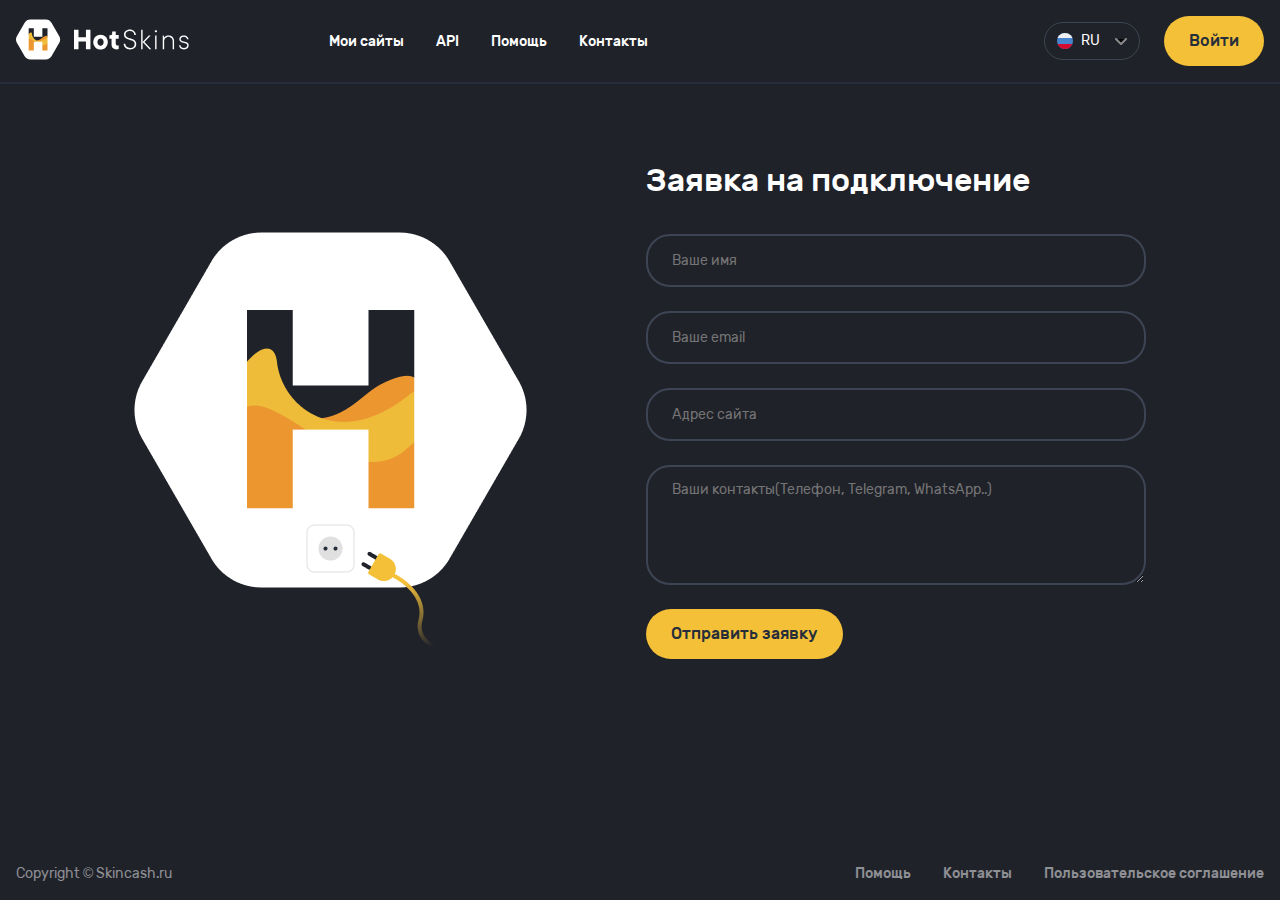
==== connection.html @ 3c1d6c54 "feat: add connection.html file" ====
<!DOCTYPE html>
<html lang="ru">
<head>
  <meta charset="UTF-8">
  <meta http-equiv="X-UA-Compatible" content="IE=edge">
  <meta name="viewport" content="width=device-width, initial-scale=1.0">
  <title>HotSkins</title>
  <link rel="apple-touch-icon" sizes="180x180" href="assets/img/favicon/apple-touch-icon.png">
  <link rel="icon" type="image/png" sizes="192x192" href="assets/img/favicon/android-chrome-192x192.png">
  <link rel="icon" type="image/png" sizes="32x32" href="assets/img/favicon/favicon-32x32.png">
  <link rel="icon" type="image/png" sizes="16x16" href="assets/img/favicon/favicon-16x16.png">
  <link rel="manifest" href="assets/img/favicon/site.webmanifest">
  <link rel="stylesheet" href="css/main.css">
</head>
<body>
  
  <header class="section-header section-outer">
    <div class="section-inner vertical-indent--s">
      <a href="index.html" class="header__logo logo">
        <svg width="173" height="41" viewBox="0 0 173 41" fill="none">
          <path d="M31.5698 18.3496C30.7845 22.9695 35.3307 32.6774 30.0346 34.5203C24.7385 36.3631 22.3904 39.5179 20.8479 32.9448C20.1276 29.8752 19.8058 24.1349 20.8479 21.4891C24.0116 21.1984 25.7383 18.7145 27.6445 17.7064C32.0349 15.3845 32.3256 17.7064 31.5698 18.3496Z" fill="#EC9630"/>
          <path d="M16.0466 15.1519C15.4652 9.91935 7.38377 19.2798 11.1047 25.7333L11.4535 33.931L31.8024 35.5007L31.8589 35.2715C34.4869 24.6132 37.1198 13.9345 30.814 18.931C22.8752 25.2214 16.6116 20.2369 16.0466 15.1519Z" fill="#EFBC3A"/>
          <path d="M32.9651 25.7811C31.7182 20.3792 31.3235 28.7651 23.6628 25.6884C15.5814 20.4426 11.2754 16.1038 10.4965 25.7811C10.4965 33.2333 14.4768 37.0922 23.0196 37.0922C37.093 35.0356 33.721 31.5472 32.9651 25.7811Z" fill="#EC9630"/>
          <path fill-rule="evenodd" clip-rule="evenodd" d="M14.2751 0.558838C11.961 0.558838 9.8227 1.79338 8.66566 3.79743L0.867778 17.3038C-0.28926 19.3078 -0.289259 21.7769 0.867779 23.7809L8.66566 37.2873C9.8227 39.2913 11.961 40.5259 14.2751 40.5259H29.8708C32.1849 40.5259 34.3232 39.2913 35.4803 37.2873L43.2781 23.7809C44.4352 21.7769 44.4352 19.3078 43.2781 17.3038L35.4803 3.79743C34.3232 1.79338 32.1849 0.558838 29.8708 0.558838H14.2751ZM31.5116 31.6053V9.27974H26.3581V17.7847H17.828V9.27974H12.6744V31.6053H17.828V22.746H26.3581V31.6053H31.5116Z" fill="white"/>
          <path d="M74.4401 10.7067V30.2486H69.9423V22.4939H62.4978V30.2486H58V10.7067H62.4978V18.1512H69.9423V10.7067H74.4401Z" fill="white"/>
          <path d="M77.2439 23.1143C77.2439 22.0596 77.43 21.0877 77.8023 20.1985C78.1952 19.2886 78.7225 18.5028 79.3842 17.841C80.046 17.1586 80.8111 16.6313 81.6796 16.2591C82.5688 15.8662 83.5201 15.6697 84.5334 15.6697C85.5467 15.6697 86.4876 15.8662 87.3561 16.2591C88.2453 16.6313 89.0208 17.1586 89.6825 17.841C90.3443 18.5028 90.8613 19.2886 91.2335 20.1985C91.6264 21.0877 91.8228 22.0596 91.8228 23.1143C91.8228 24.1689 91.6264 25.1512 91.2335 26.0611C90.8613 26.9503 90.3443 27.7361 89.6825 28.4185C89.0208 29.0803 88.2453 29.6076 87.3561 30.0005C86.4876 30.3727 85.5467 30.5588 84.5334 30.5588C83.5201 30.5588 82.5688 30.3727 81.6796 30.0005C80.8111 29.6076 80.046 29.0803 79.3842 28.4185C78.7225 27.7361 78.1952 26.9503 77.8023 26.0611C77.43 25.1512 77.2439 24.1689 77.2439 23.1143ZM87.6353 23.1143C87.6353 22.0183 87.3354 21.1497 86.7357 20.5087C86.136 19.8676 85.4019 19.5471 84.5334 19.5471C83.6648 19.5471 82.9307 19.8676 82.331 20.5087C81.7313 21.1497 81.4315 22.0183 81.4315 23.1143C81.4315 24.2103 81.7313 25.0788 82.331 25.7199C82.9307 26.3609 83.6648 26.6815 84.5334 26.6815C85.4019 26.6815 86.136 26.3609 86.7357 25.7199C87.3354 25.0788 87.6353 24.2103 87.6353 23.1143Z" fill="white"/>
          <path d="M95.5536 19.8573H93.3823V16.2901H94.4679C95.6053 16.2901 96.174 15.7214 96.174 14.584V12.5678H99.7412V15.9799H102.688V19.8573H99.7412V24.5101C99.7412 25.1305 99.917 25.6268 100.269 25.999C100.62 26.3506 101.065 26.5264 101.602 26.5264C101.768 26.5264 101.913 26.5264 102.037 26.5264C102.161 26.5057 102.274 26.485 102.378 26.4643C102.481 26.4436 102.585 26.4126 102.688 26.3713V30.0936C102.523 30.1556 102.336 30.2073 102.13 30.2486C101.716 30.352 101.23 30.4037 100.672 30.4037C99.0381 30.4037 97.7766 29.9591 96.8874 29.0699C95.9982 28.16 95.5536 26.8469 95.5536 25.1305V19.8573Z" fill="white"/>
          <path d="M107.974 15.5116C107.974 14.8452 108.11 14.2141 108.383 13.6183C108.666 13.0226 109.07 12.4975 109.595 12.0431C110.12 11.5888 110.756 11.2303 111.503 10.9678C112.25 10.6952 113.088 10.5588 114.017 10.5588C114.825 10.5588 115.577 10.7052 116.274 10.9981C116.981 11.2808 117.597 11.6695 118.122 12.1643C118.657 12.6591 119.076 13.2346 119.379 13.891C119.692 14.5372 119.869 15.2339 119.909 15.9811H118.364C118.283 14.8199 117.849 13.8607 117.062 13.1034C116.274 12.336 115.259 11.9523 114.017 11.9523C113.31 11.9523 112.679 12.0532 112.124 12.2552C111.569 12.447 111.099 12.7096 110.715 13.0428C110.332 13.3659 110.034 13.7445 109.822 14.1787C109.62 14.6129 109.519 15.0572 109.519 15.5116C109.519 16.4001 109.781 17.0918 110.306 17.5866C110.831 18.0713 111.493 18.4701 112.291 18.7831C113.088 19.086 113.947 19.3587 114.865 19.601C115.784 19.8332 116.643 20.1564 117.44 20.5703C118.238 20.9843 118.899 21.5296 119.424 22.2061C119.959 22.8725 120.227 23.7964 120.227 24.9778C120.227 25.7654 120.086 26.4924 119.803 27.1589C119.52 27.8152 119.111 28.3806 118.576 28.8552C118.041 29.3298 117.39 29.7084 116.622 29.9912C115.855 30.2638 114.987 30.4001 114.017 30.4001C113.048 30.4001 112.179 30.2638 111.412 29.9912C110.645 29.7084 109.988 29.3197 109.443 28.8249C108.898 28.3302 108.474 27.7395 108.171 27.0528C107.868 26.3662 107.696 25.6241 107.656 24.8264H109.216C109.377 26.0683 109.867 27.0781 110.685 27.8556C111.503 28.623 112.614 29.0067 114.017 29.0067C115.502 29.0067 116.648 28.6331 117.455 27.8859C118.263 27.1286 118.667 26.1592 118.667 24.9778C118.667 24.0489 118.404 23.3219 117.879 22.7968C117.354 22.2617 116.693 21.8325 115.895 21.5094C115.098 21.1762 114.239 20.8935 113.32 20.6612C112.402 20.4189 111.543 20.1008 110.746 19.707C109.948 19.3132 109.287 18.7983 108.762 18.1621C108.236 17.5159 107.974 16.6324 107.974 15.5116Z" fill="white"/>
          <path d="M135.273 30.2486H133.41L126.594 23.1149V30.2486H125.186V10.7103H126.594V23.1149L132.789 16.6021H134.652L128.442 23.1149L135.273 30.2486Z" fill="white"/>
          <path d="M140.535 30.2486H139.141V16.6021H140.535V30.2486ZM138.823 12.2552C138.823 11.9422 138.924 11.6847 139.126 11.4827C139.338 11.2707 139.601 11.1647 139.914 11.1647C140.227 11.1647 140.484 11.2707 140.686 11.4827C140.888 11.6847 140.989 11.9422 140.989 12.2552C140.989 12.5682 140.888 12.8307 140.686 13.0428C140.484 13.2447 140.227 13.3457 139.914 13.3457C139.601 13.3457 139.338 13.2447 139.126 13.0428C138.924 12.8307 138.823 12.5682 138.823 12.2552Z" fill="white"/>
          <path d="M152.627 16.4506C153.395 16.4506 154.112 16.592 154.778 16.8747C155.455 17.1474 156.03 17.5361 156.505 18.041C156.989 18.5458 157.368 19.1517 157.641 19.8585C157.923 20.5653 158.065 21.3428 158.065 22.191V30.2486H156.671V22.191C156.671 21.575 156.56 21.0045 156.338 20.4795C156.126 19.9443 155.828 19.4798 155.445 19.086C155.061 18.6922 154.617 18.3893 154.112 18.1773C153.607 17.9551 153.062 17.8441 152.476 17.8441C151.86 17.8441 151.284 17.9551 150.749 18.1773C150.224 18.3893 149.765 18.6922 149.371 19.086C148.987 19.4798 148.684 19.9393 148.462 20.4643C148.25 20.9894 148.144 21.5649 148.144 22.191V30.2486H146.736V16.6021H147.675L148.144 18.6165H148.296C148.548 18.2227 148.876 17.8592 149.28 17.526C149.634 17.2534 150.083 17.006 150.628 16.7838C151.173 16.5617 151.84 16.4506 152.627 16.4506Z" fill="white"/>
          <path d="M172.641 26.3713C172.641 26.9064 172.525 27.4214 172.293 27.9162C172.071 28.4008 171.758 28.83 171.354 29.2036C170.95 29.5671 170.46 29.8599 169.885 30.082C169.319 30.2941 168.688 30.4001 167.992 30.4001C167.244 30.4001 166.573 30.2941 165.977 30.082C165.391 29.8599 164.887 29.557 164.462 29.1733C164.038 28.7896 163.7 28.3453 163.448 27.8404C163.205 27.3356 163.064 26.7954 163.024 26.2198H164.417C164.579 27.0882 164.937 27.7698 165.492 28.2645C166.058 28.7593 166.891 29.0067 167.992 29.0067C169.001 29.0067 169.794 28.7441 170.369 28.2191C170.955 27.694 171.248 27.0781 171.248 26.3713C171.248 25.7553 171.051 25.2808 170.657 24.9475C170.263 24.6143 169.774 24.3619 169.188 24.1902C168.612 24.0085 167.976 23.852 167.28 23.7207C166.593 23.5895 165.957 23.3976 165.371 23.1452C164.796 22.8927 164.311 22.5393 163.917 22.0849C163.534 21.6306 163.342 20.9894 163.342 20.1614C163.342 19.6666 163.443 19.1921 163.645 18.7377C163.857 18.2833 164.149 17.8895 164.523 17.5563C164.907 17.213 165.376 16.9454 165.932 16.7536C166.497 16.5516 167.133 16.4506 167.84 16.4506C168.506 16.4506 169.112 16.5617 169.658 16.7838C170.203 16.9959 170.682 17.2786 171.096 17.632C171.51 17.9753 171.834 18.3843 172.066 18.8588C172.308 19.3334 172.449 19.8231 172.49 20.328H171.096C170.935 19.6212 170.581 19.0305 170.036 18.5559C169.501 18.0814 168.769 17.8441 167.84 17.8441C166.83 17.8441 166.058 18.0763 165.523 18.5408C164.998 19.0053 164.735 19.5455 164.735 20.1614C164.735 20.7571 164.932 21.2065 165.326 21.5094C165.72 21.8123 166.204 22.0496 166.78 22.2213C167.355 22.3828 167.992 22.5343 168.688 22.6756C169.385 22.8069 170.021 23.0038 170.597 23.2663C171.172 23.5188 171.657 23.8823 172.051 24.3568C172.444 24.8314 172.641 25.5029 172.641 26.3713Z" fill="white"/>
        </svg>
      </a>

      <nav class="header__nav nav">
        <ul class="nav__list">
          <li class="nav__item">
            <a href="##" class="nav__link">Мои сайты</a>
          </li>
          <li class="nav__item">
            <a href="##" class="nav__link">API</a>
          </li>
          <li class="nav__item">
            <a href="##" class="nav__link">Помощь</a>
          </li>
          <li class="nav__item">
            <a href="##" class="nav__link">Контакты</a>
          </li>
        </ul>
      </nav>

      <div class="header__right">
        <div class="lang-picker header__lang-picker">
          <button class="lang-picker__btn lang-picker__btn--choosed">
            <img class="lang-picker__img" src="assets/svg/flags/russia_rounded.svg" alt="Флаг России">
            <span class="lang-picker__text">RU</span>
            <svg width="12" height="12" viewBox="0 0 12 12">
              <path d="M1 4L6 9L11 4" stroke="white" stroke-width="2" stroke-linecap="round" stroke-linejoin="round"/>
            </svg>
          </button>
          <ul class="lang-picker__list visually-hidden">
            <li class="lang-picker__item">
              <button tabindex="-1" class="lang-picker__lang">
                <img class="lang-picker__img" src="assets/svg/flags/kazakhstan_rounded.svg" alt="Флаг Казахстана">
                <span class="lang-picker__text">KZ</span>
              </button>
            </li>
            <li class="lang-picker__item">
              <button tabindex="-1" class="lang-picker__lang">
                <img class="lang-picker__img" src="assets/svg/flags/en_rounded.svg" alt="Флаг Америки">
                <span class="lang-picker__text">EN</span>
              </button>
            </li>
            <li class="lang-picker__item">
              <button tabindex="-1" class="lang-picker__lang">
                <img class="lang-picker__img" src="assets/svg/flags/belarus_rounded.svg" alt="Флаг Беларуси">
                <span class="lang-picker__text">BY</span>
              </button>
            </li>
            <li class="lang-picker__item">
              <button tabindex="-1" class="lang-picker__lang">
                <img class="lang-picker__img" src="assets/svg/flags/kyrgyzstan_rounded.svg" alt="Флаг Кыргызстана">
                <span class="lang-picker__text">KG</span>
              </button>
            </li>
          </ul>
        </div>

        <button class="header__btn btn btn--primary">
          Войти
        </button>
      </div>
    </div>
  </header>

  <main class="section-main">
    <section class="section-connection section-outer">
      <div class="section-inner vertical-indent--l">
        <div class="connection__img">
          <img src="assets/img/connection.png" alt="Логотип HotSkins">
        </div>
        <div class="connection__content">
          <h2 class="connection__title">Заявка на подключение</h2>
          <form action="" class="connection__form form">
            <input class="form__input" placeholder="Ваше имя" type="text" name="name">
            <input class="form__input" placeholder="Ваше email" type="email" name="email">
            <input class="form__input" placeholder="Адрес сайта" type="text" name="address">
            <textarea class="form__input" placeholder="Ваши контакты(Телефон, Telegram, WhatsApp..)" cols="30" rows="6" name="contacts"></textarea>
            <button type="submit" class="connection__btn form__btn btn btn--primary">Отправить заявку</button>
          </form>
        </div>
      </div>
    </section>
  </main>

  <footer class="section-footer section-outer">
    <div class="section-inner vertical-indent--s">
      <div class="footer__copy">Copyright © Skincash.ru</div>
      <nav class="footer__nav nav">
        <ul class="nav__list">
          <li class="nav__item">
            <a href="##" class="nav__link">Помощь</a>
          </li>
          <li class="nav__item">
            <a href="##" class="nav__link">Контакты</a>
          </li>
          <li class="nav__item">
            <a href="##" class="nav__link">Пользовательское соглашение</a>
          </li>
        </ul>
      </nav>
    </div>
  </footer>

  <script src="js/script.js"></script>
</body>
</html>
---- css/main.css ----
/*! normalize.css v8.0.1 | MIT License | github.com/necolas/normalize.css */
/* Document
   ========================================================================== */
/**
 * 1. Correct the line height in all browsers.
 * 2. Prevent adjustments of font size after orientation changes in iOS.
 */
html {
  line-height: 1.15; /* 1 */
  -webkit-text-size-adjust: 100%; /* 2 */
}

/* Sections
   ========================================================================== */
/**
 * Remove the margin in all browsers.
 */
body {
  margin: 0;
}

/**
 * Render the `main` element consistently in IE.
 */
main {
  display: block;
}

/**
 * Correct the font size and margin on `h1` elements within `section` and
 * `article` contexts in Chrome, Firefox, and Safari.
 */
h1 {
  font-size: 2em;
  margin: 0.67em 0;
}

/* Grouping content
   ========================================================================== */
/**
 * 1. Add the correct box sizing in Firefox.
 * 2. Show the overflow in Edge and IE.
 */
hr {
  box-sizing: content-box; /* 1 */
  height: 0; /* 1 */
  overflow: visible; /* 2 */
}

/**
 * 1. Correct the inheritance and scaling of font size in all browsers.
 * 2. Correct the odd `em` font sizing in all browsers.
 */
pre {
  font-family: monospace, monospace; /* 1 */
  font-size: 1em; /* 2 */
}

/* Text-level semantics
   ========================================================================== */
/**
 * Remove the gray background on active links in IE 10.
 */
a {
  background-color: transparent;
}

/**
 * 1. Remove the bottom border in Chrome 57-
 * 2. Add the correct text decoration in Chrome, Edge, IE, Opera, and Safari.
 */
abbr[title] {
  border-bottom: none; /* 1 */
  text-decoration: underline; /* 2 */
  -webkit-text-decoration: underline dotted;
          text-decoration: underline dotted; /* 2 */
}

/**
 * Add the correct font weight in Chrome, Edge, and Safari.
 */
b,
strong {
  font-weight: bolder;
}

/**
 * 1. Correct the inheritance and scaling of font size in all browsers.
 * 2. Correct the odd `em` font sizing in all browsers.
 */
code,
kbd,
samp {
  font-family: monospace, monospace; /* 1 */
  font-size: 1em; /* 2 */
}

/**
 * Add the correct font size in all browsers.
 */
small {
  font-size: 80%;
}

/**
 * Prevent `sub` and `sup` elements from affecting the line height in
 * all browsers.
 */
sub,
sup {
  font-size: 75%;
  line-height: 0;
  position: relative;
  vertical-align: baseline;
}

sub {
  bottom: -0.25em;
}

sup {
  top: -0.5em;
}

/* Embedded content
   ========================================================================== */
/**
 * Remove the border on images inside links in IE 10.
 */
img {
  border-style: none;
}

/* Forms
   ========================================================================== */
/**
 * 1. Change the font styles in all browsers.
 * 2. Remove the margin in Firefox and Safari.
 */
button,
input,
optgroup,
select,
textarea {
  font-family: inherit; /* 1 */
  font-size: 100%; /* 1 */
  line-height: 1.15; /* 1 */
  margin: 0; /* 2 */
}

/**
 * Show the overflow in IE.
 * 1. Show the overflow in Edge.
 */
button,
input { /* 1 */
  overflow: visible;
}

/**
 * Remove the inheritance of text transform in Edge, Firefox, and IE.
 * 1. Remove the inheritance of text transform in Firefox.
 */
button,
select { /* 1 */
  text-transform: none;
}

/**
 * Correct the inability to style clickable types in iOS and Safari.
 */
button,
[type=button],
[type=reset],
[type=submit] {
  -webkit-appearance: button;
}

/**
 * Remove the inner border and padding in Firefox.
 */
button::-moz-focus-inner,
[type=button]::-moz-focus-inner,
[type=reset]::-moz-focus-inner,
[type=submit]::-moz-focus-inner {
  border-style: none;
  padding: 0;
}

/**
 * Restore the focus styles unset by the previous rule.
 */
button:-moz-focusring,
[type=button]:-moz-focusring,
[type=reset]:-moz-focusring,
[type=submit]:-moz-focusring {
  outline: 1px dotted ButtonText;
}

/**
 * Correct the padding in Firefox.
 */
fieldset {
  padding: 0.35em 0.75em 0.625em;
}

/**
 * 1. Correct the text wrapping in Edge and IE.
 * 2. Correct the color inheritance from `fieldset` elements in IE.
 * 3. Remove the padding so developers are not caught out when they zero out
 *    `fieldset` elements in all browsers.
 */
legend {
  box-sizing: border-box; /* 1 */
  color: inherit; /* 2 */
  display: table; /* 1 */
  max-width: 100%; /* 1 */
  padding: 0; /* 3 */
  white-space: normal; /* 1 */
}

/**
 * Add the correct vertical alignment in Chrome, Firefox, and Opera.
 */
progress {
  vertical-align: baseline;
}

/**
 * Remove the default vertical scrollbar in IE 10+.
 */
textarea {
  overflow: auto;
}

/**
 * 1. Add the correct box sizing in IE 10.
 * 2. Remove the padding in IE 10.
 */
[type=checkbox],
[type=radio] {
  box-sizing: border-box; /* 1 */
  padding: 0; /* 2 */
}

/**
 * Correct the cursor style of increment and decrement buttons in Chrome.
 */
[type=number]::-webkit-inner-spin-button,
[type=number]::-webkit-outer-spin-button {
  height: auto;
}

/**
 * 1. Correct the odd appearance in Chrome and Safari.
 * 2. Correct the outline style in Safari.
 */
[type=search] {
  -webkit-appearance: textfield; /* 1 */
  outline-offset: -2px; /* 2 */
}

/**
 * Remove the inner padding in Chrome and Safari on macOS.
 */
[type=search]::-webkit-search-decoration {
  -webkit-appearance: none;
}

/**
 * 1. Correct the inability to style clickable types in iOS and Safari.
 * 2. Change font properties to `inherit` in Safari.
 */
::-webkit-file-upload-button {
  -webkit-appearance: button; /* 1 */
  font: inherit; /* 2 */
}

/* Interactive
   ========================================================================== */
/*
 * Add the correct display in Edge, IE 10+, and Firefox.
 */
details {
  display: block;
}

/*
 * Add the correct display in all browsers.
 */
summary {
  display: list-item;
}

/* Misc
   ========================================================================== */
/**
 * Add the correct display in IE 10+.
 */
template {
  display: none;
}

/**
 * Add the correct display in IE 10.
 */
[hidden] {
  display: none;
}

html, body, div, span, applet, object, iframe,
h1, h2, h3, h4, h5, h6, p, blockquote, pre,
a, abbr, acronym, address, big, cite, code,
del, dfn, em, img, ins, kbd, q, s, samp,
small, strike, strong, sub, sup, tt, var,
b, u, i, center,
dl, dt, dd, ol, ul, li,
fieldset, form, label, legend,
table, caption, tbody, tfoot, thead, tr, th, td,
article, aside, canvas, details, embed,
figure, figcaption, footer, header, hgroup,
menu, nav, output, ruby, section, summary,
time, mark, audio, video {
  margin: 0;
  padding: 0;
  border: 0;
  font-size: 100%;
  font: inherit;
  vertical-align: baseline;
}

html {
  box-sizing: border-box;
}

*,
*::before,
*::after {
  box-sizing: inherit;
}

html,
body {
  position: relative;
  height: 100%;
}

body {
  display: flex;
  flex-direction: column;
  height: 100%;
  scroll-behavior: smooth;
  line-height: 1;
}

article, aside, details, figcaption, figure,
footer, header, hgroup, menu, nav, section {
  display: block;
}

ol, ul {
  list-style: none;
}

blockquote, q {
  quotes: none;
}

blockquote:before, blockquote:after,
q:before, q:after {
  content: "";
  content: none;
}

table {
  border-collapse: collapse;
  border-spacing: 0;
}

a {
  color: inherit;
  text-decoration: none;
}

img {
  max-width: 100%;
  height: auto;
}

input,
button,
textarea,
select {
  font: inherit;
}

@font-face {
  font-family: "Rubik";
  src: local("Rubik Light"), local("Rubik-Light"), url("../../assets/fonts/Rubiklight.woff2") format("woff2"), url("../../assets/fonts/Rubiklight.woff") format("woff"), url("../../assets/fonts/Rubiklight.ttf") format("truetype");
  font-weight: 300;
  font-style: normal;
  font-display: swap;
}
@font-face {
  font-family: "Rubik";
  src: local("Rubik Light Italic"), local("Rubik-LightItalic"), url("../../assets/fonts/Rubiklightitalic.woff2") format("woff2"), url("../../assets/fonts/Rubiklightitalic.woff") format("woff"), url("../../assets/fonts/Rubiklightitalic.ttf") format("truetype");
  font-weight: 300;
  font-style: italic;
  font-display: swap;
}
@font-face {
  font-family: "Rubik";
  src: local("Rubik"), local("Rubik-Regular"), url("../../assets/fonts/Rubik.woff2") format("woff2"), url("../../assets/fonts/Rubik.woff") format("woff"), url("../../assets/fonts/Rubik.ttf") format("truetype");
  font-weight: 400;
  font-style: normal;
  font-display: swap;
}
@font-face {
  font-family: "Rubik";
  src: local("Rubik Italic"), local("Rubik-Italic"), url("../../assets/fonts/Rubikitalic.woff2") format("woff2"), url("../../assets/fonts/Rubikitalic.woff") format("woff"), url("../../assets/fonts/Rubikitalic.ttf") format("truetype");
  font-weight: 400;
  font-style: italic;
  font-display: swap;
}
@font-face {
  font-family: "Rubik";
  src: local("Rubik Medium"), local("Rubik-Medium"), url("../../assets/fonts/Rubikmedium.woff2") format("woff2"), url("../../assets/fonts/Rubikmedium.woff") format("woff"), url("../../assets/fonts/Rubikmedium.ttf") format("truetype");
  font-weight: 500;
  font-style: normal;
  font-display: swap;
}
@font-face {
  font-family: "Rubik";
  src: local("Rubik Medium Italic"), local("Rubik-MediumItalic"), url("../../assets/fonts/Rubikmediumitalic.woff2") format("woff2"), url("../../assets/fonts/Rubikmediumitalic.woff") format("woff"), url("../../assets/fonts/Rubikmediumitalic.ttf") format("truetype");
  font-weight: 500;
  font-style: italic;
  font-display: swap;
}
@font-face {
  font-family: "Rubik";
  src: local("Rubik Bold"), local("Rubik-Bold"), url("../../assets/fonts/Rubikbold.woff2") format("woff2"), url("../../assets/fonts/Rubikbold.woff") format("woff"), url("../../assets/fonts/Rubikbold.ttf") format("truetype");
  font-weight: 700;
  font-style: normal;
  font-display: swap;
}
@font-face {
  font-family: "Rubik";
  src: local("Rubik Bold Italic"), local("Rubik-BoldItalic"), url("../../assets/fonts/Rubikbolditalic.woff2") format("woff2"), url("../../assets/fonts/Rubikbolditalic.woff") format("woff"), url("../../assets/fonts/Rubikbolditalic.ttf") format("truetype");
  font-weight: 700;
  font-style: italic;
  font-display: swap;
}
@font-face {
  font-family: "Rubik";
  src: local("Rubik Black"), local("Rubik-Black"), url("../../assets/fonts/Rubikblack.woff2") format("woff2"), url("../../assets/fonts/Rubikblack.woff") format("woff"), url("../../assets/fonts/Rubikblack.ttf") format("truetype");
  font-weight: 900;
  font-style: normal;
  font-display: swap;
}
@font-face {
  font-family: "Rubik";
  src: local("Rubik Black Italic"), local("Rubik-BlackItalic"), url("../../assets/fonts/Rubikblackitalic.woff2") format("woff2"), url("../../assets/fonts/Rubikblackitalic.woff") format("woff"), url("../../assets/fonts/Rubikblackitalic.ttf") format("truetype");
  font-weight: 900;
  font-style: italic;
  font-display: swap;
}
/**
 * Basic typography style for copy text
 */
body {
  font-family: "Rubik", "Open Sans", "Helvetica Neue", "Helvetica", "Arial", sans-serif;
  color: rgb(255, 255, 255);
  text-rendering: optimizeSpeed;
}

.clearfix::after {
  clear: both;
  content: "";
  display: table;
}

.hide-text {
  overflow: hidden;
  padding: 0; /* 1 */
  text-indent: 101%;
  white-space: nowrap;
}

.visually-hidden {
  border: 0;
  clip: rect(0 0 0 0);
  height: 1px;
  margin: -1px;
  overflow: hidden;
  padding: 0;
  position: absolute;
  width: 1px;
}

.section-outer {
  padding: 0 16px;
}

.section-inner {
  max-width: 1280px;
  width: 100%;
  margin: 0 auto;
}
.section-inner--narrow {
  max-width: 1024px;
}

.vertical-indent--s {
  padding-top: 16px;
  padding-bottom: 16px;
}
.vertical-indent--m {
  padding-top: 40px;
  padding-bottom: 40px;
}
.vertical-indent--l {
  padding-top: 80px;
  padding-bottom: 80px;
}

.nav__list {
  display: flex;
  align-items: center;
  justify-content: initial;
}
.nav__item:not(:last-child) {
  margin-right: 32px;
}
.nav__link {
  font-size: 14px;
  font-weight: 500;
  line-height: 16px;
  color: rgb(255, 255, 255);
  transition: color 0.3s ease-in-out;
}
.nav__link:before {
  position: absolute;
  top: 49px;
  left: 0;
  width: 100%;
  height: 2px;
  background-color: rgb(244, 192, 56);
  content: "";
  opacity: 0;
  transition: opacity 0.3s ease-in-out;
}
.nav__link:hover, .nav__link:focus {
  color: rgb(244, 192, 56);
}

.header__nav .nav__link {
  position: relative;
}
.header__nav .nav__link:before {
  position: absolute;
  top: 49px;
  left: 0;
  width: 100%;
  height: 2px;
  background-color: rgb(244, 192, 56);
  content: "";
  opacity: 0;
  transition: opacity 0.3s ease-in-out;
}
.header__nav .nav__link:hover:before, .header__nav .nav__link:focus:before {
  opacity: 1;
}

.btn {
  border: none;
  margin: 0;
  padding: 0;
  width: auto;
  overflow: visible;
  background: transparent;
  color: inherit;
  font: inherit;
  line-height: normal;
  cursor: pointer;
  display: flex;
  align-items: center;
  justify-content: center;
  padding: 13px 23px;
  font-size: 16px;
  font-weight: 500;
  line-height: 20px;
  border: 2px solid transparent;
  border-radius: 48px;
  transition: all 0.3s ease-in-out;
}
.btn__icon {
  margin-right: 12px;
}
.btn__icon path {
  transition: all 0.3s ease-in-out;
}
.btn--primary {
  color: rgb(39, 46, 59);
  background-color: rgb(244, 192, 56);
}
.btn--primary .btn__icon path {
  fill: rgb(39, 46, 59);
}
.btn--primary:hover, .btn--primary:focus {
  background-color: #ecae0d;
}
.btn--primary.disabled {
  color: rgba(255, 255, 255, 0.5);
  background-color: rgb(66, 81, 112);
  pointer-events: none;
}
.btn--primary.disabled .btn__icon path {
  fill: rgba(255, 255, 255, 0.5);
}
.btn--secondary {
  color: rgb(244, 192, 56);
  background-color: transparent;
  border-color: rgb(244, 192, 56);
}
.btn--secondary .btn__icon path {
  fill: rgb(244, 192, 56);
}
.btn--secondary:hover, .btn--secondary:focus {
  color: rgb(32, 34, 42);
  background-color: rgb(244, 192, 56);
}
.btn--secondary:hover .btn__icon path, .btn--secondary:focus .btn__icon path {
  fill: rgb(32, 34, 42);
}
.btn--secondary.disabled {
  color: rgb(66, 81, 112);
  background-color: transparent;
  border-color: rgb(66, 81, 112);
  pointer-events: none;
}
.btn--secondary.disabled .btn__icon path {
  fill: rgb(66, 81, 112);
}

.lang-picker {
  position: relative;
}
.lang-picker__btn {
  border: none;
  margin: 0;
  padding: 0;
  width: auto;
  overflow: visible;
  background: transparent;
  color: inherit;
  font: inherit;
  line-height: normal;
  cursor: pointer;
  display: flex;
  align-items: center;
  justify-content: center;
  width: 96px;
  padding: 10px 0;
  font-size: 14px;
  line-height: 16px;
  color: rgb(255, 255, 255);
  border-radius: 20px;
  border: 1px solid rgb(61, 69, 84);
}
.lang-picker__btn svg path {
  stroke: rgba(255, 255, 255, 0.5);
}
.lang-picker__list {
  position: absolute;
  width: 96px;
  padding: 10px 0;
  left: 0;
  background-color: rgb(32, 34, 42);
  border: 1px solid rgb(61, 69, 84);
  border-top: 0;
  border-bottom-left-radius: 20px;
  border-bottom-right-radius: 20px;
}
.lang-picker__item:not(:last-child) {
  margin-bottom: 5px;
}
.lang-picker__lang {
  border: none;
  margin: 0;
  padding: 0;
  width: auto;
  overflow: visible;
  background: transparent;
  color: inherit;
  font: inherit;
  line-height: normal;
  cursor: pointer;
  display: flex;
  align-items: center;
  justify-content: center;
  width: 100%;
  font-size: 14px;
  line-height: 16px;
  color: rgb(255, 255, 255);
  border: 1px solid transparent;
  transition: color 0.3s ease-out;
}
.lang-picker__lang:hover {
  color: rgb(244, 192, 56);
}
.lang-picker__img {
  margin-right: 8px;
}
.lang-picker__text {
  margin-right: 15px;
}
.lang-picker.open .lang-picker__btn {
  border-bottom-left-radius: 0;
  border-bottom-right-radius: 0;
}

.section-header {
  background-color: rgb(32, 34, 42);
  border-bottom: 2px solid rgb(39, 46, 59);
}
.section-header .section-inner {
  display: flex;
  align-items: center;
  justify-content: initial;
}

.section-main {
  flex: 1 0 auto;
  background-color: rgb(32, 34, 42);
}

.form {
  display: flex;
  flex-direction: column;
}
.form__input {
  padding: 16px 24px;
  font-size: 14px;
  line-height: 14px;
  color: rgba(255, 255, 255, 0.5);
  background-color: transparent;
  border: 2px solid rgb(61, 69, 84);
  border-radius: 24px;
}
.form__input:not(:last-child) {
  margin-bottom: 24px;
}

.section-footer {
  flex: 0 0 auto;
  background-color: rgb(32, 34, 42);
}
.section-footer .section-inner {
  display: flex;
  align-items: center;
  justify-content: space-between;
}

.footer__copy {
  color: rgba(255, 255, 255, 0.5);
  font-size: 14px;
  line-height: 20px;
}
.footer__nav .nav__link {
  color: rgba(255, 255, 255, 0.5);
  font-size: 14px;
  line-height: 20px;
}
.footer__nav .nav__link:hover, .footer__nav .nav__link:focus {
  color: rgb(255, 255, 255);
}

.header__logo {
  margin-right: 140px;
}
.header__right {
  display: flex;
  align-items: center;
  justify-content: initial;
  margin-left: auto;
}
.header__lang-picker {
  margin-right: 24px;
}

.section-hero {
  height: 100vh;
  background-color: rgb(32, 34, 42);
  background-image: url("../../assets/img/hero/hero-bg.png");
  background-repeat: no-repeat;
  background-size: 100%;
  background-position: center right;
}

.hero__title {
  width: 704px;
  margin-bottom: 40px;
  font-size: 56px;
  font-weight: 500;
  line-height: 60px;
  color: rgb(255, 255, 255);
}
.hero__btn {
  display: inline-flex;
}

.footer__copy {
  color: rgba(255, 255, 255, 0.5);
  font-size: 14px;
  line-height: 20px;
}
.footer__nav .nav__link {
  color: rgba(255, 255, 255, 0.5);
  font-size: 14px;
  line-height: 20px;
}
.footer__nav .nav__link:hover, .footer__nav .nav__link:focus {
  color: rgb(255, 255, 255);
}

.section-connection .section-inner {
  display: flex;
  align-items: center;
  justify-content: space-evenly;
}

.connection__title {
  margin-bottom: 38px;
  font-size: 32px;
  font-weight: 500;
}
.connection__img {
  align-self: flex-end;
}
.connection__content {
  width: 500px;
}
.connection__btn {
  align-self: flex-start;
}/*# sourceMappingURL=main.css.map */
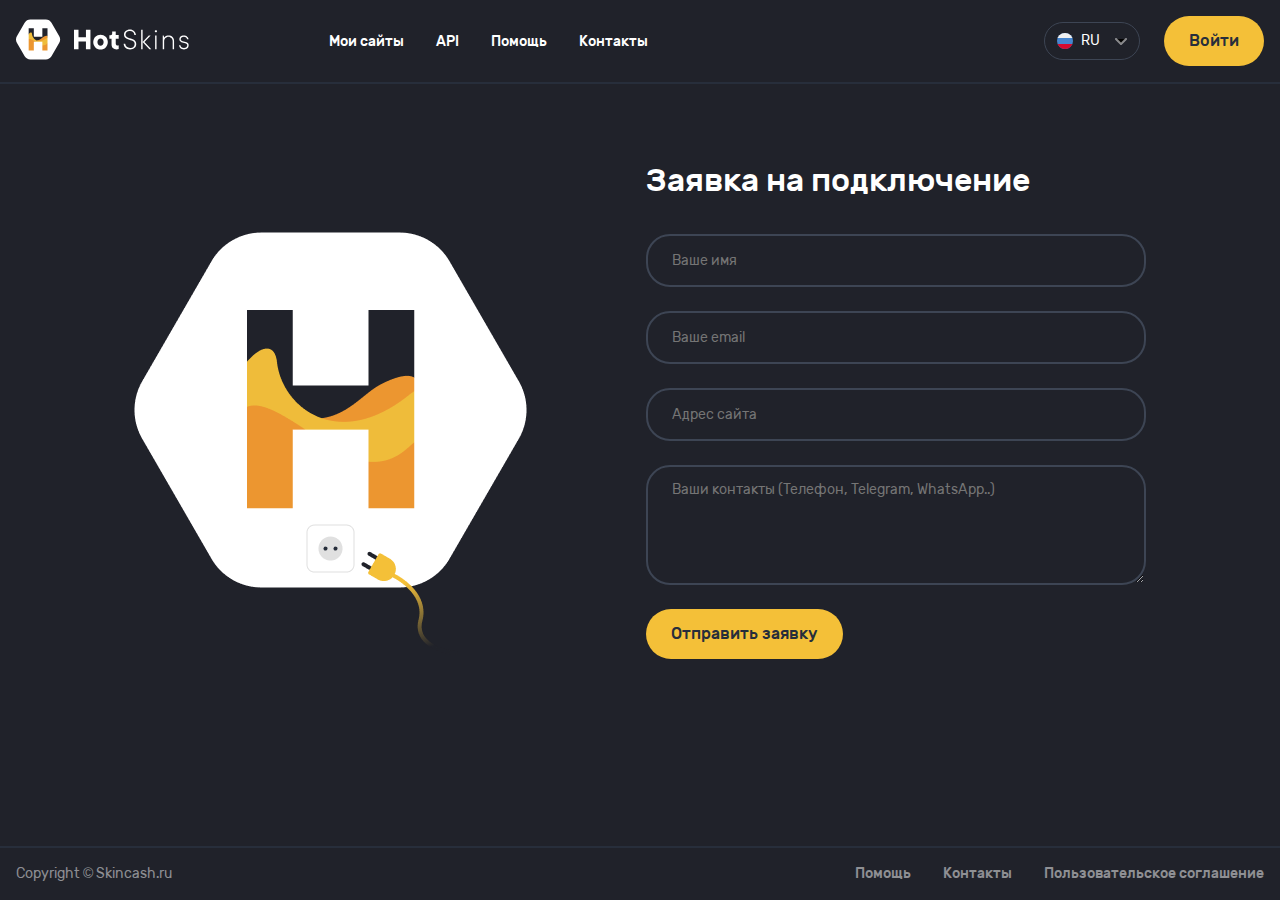
==== commit dabb0ec2: "feat: add border-top for footer" ====
--- a/connection.html
+++ b/connection.html
@@ -106,7 +106,7 @@
             <input class="form__input" placeholder="Ваше имя" type="text" name="name">
             <input class="form__input" placeholder="Ваше email" type="email" name="email">
             <input class="form__input" placeholder="Адрес сайта" type="text" name="address">
-            <textarea class="form__input" placeholder="Ваши контакты(Телефон, Telegram, WhatsApp..)" cols="30" rows="6" name="contacts"></textarea>
+            <textarea class="form__input" placeholder="Ваши контакты (Телефон, Telegram, WhatsApp..)" cols="30" rows="6" name="contacts"></textarea>
             <button type="submit" class="connection__btn form__btn btn btn--primary">Отправить заявку</button>
           </form>
         </div>
--- a/css/main.css
+++ b/css/main.css
@@ -754,6 +754,7 @@
 .section-footer {
   flex: 0 0 auto;
   background-color: rgb(32, 34, 42);
+  border-top: 2px solid rgb(39, 46, 59);
 }
 .section-footer .section-inner {
   display: flex;
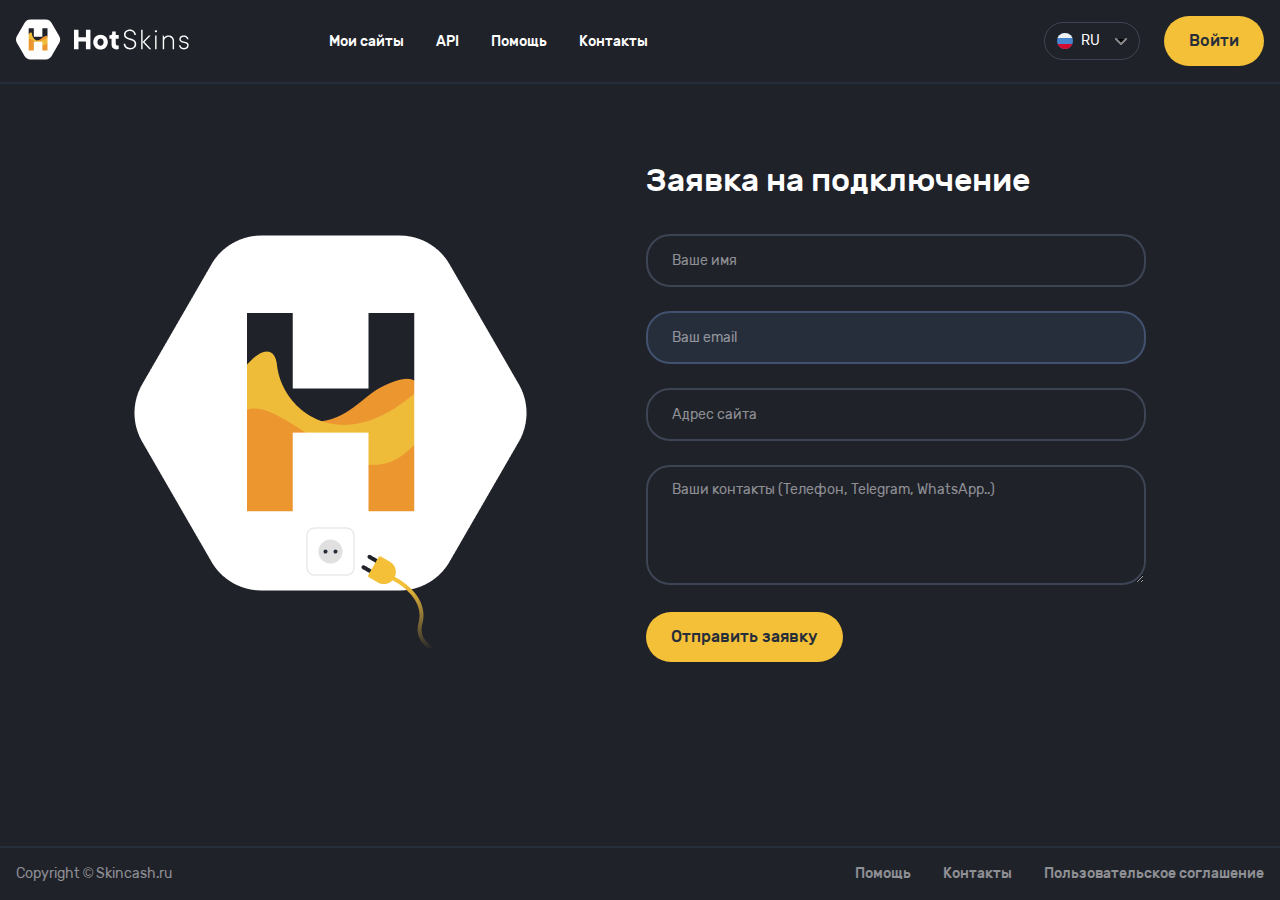
==== commit 6cacf480: "feat: add connection.html file" ====
--- a/connection.html
+++ b/connection.html
@@ -103,10 +103,22 @@
         <div class="connection__content">
           <h2 class="connection__title">Заявка на подключение</h2>
           <form action="" class="connection__form form">
-            <input class="form__input" placeholder="Ваше имя" type="text" name="name">
-            <input class="form__input" placeholder="Ваше email" type="email" name="email">
-            <input class="form__input" placeholder="Адрес сайта" type="text" name="address">
-            <textarea class="form__input" placeholder="Ваши контакты (Телефон, Telegram, WhatsApp..)" cols="30" rows="6" name="contacts"></textarea>
+            <div class="form__fieldset">
+              <input class="form__input" placeholder="Ваше имя" type="text" name="name">
+              <span class="form__legend">Ваше имя</span>
+            </div>
+            <div class="form__fieldset">
+              <input class="form__input form__input--disabled" placeholder="Ваш email" type="email" name="email">
+              <span class="form__legend">Ваш email</span>
+            </div>
+            <div class="form__fieldset">
+              <input class="form__input" placeholder="Адрес сайта" type="text" name="address">
+              <span class="form__legend">Адрес сайта</span>
+            </div>
+            <div class="form__fieldset">
+              <textarea class="form__input" placeholder="Ваши контакты (Телефон, Telegram, WhatsApp..)" cols="30" rows="6" name="contacts"></textarea>
+              <span class="form__legend">Ваши контакты</span>
+            </div>
             <button type="submit" class="connection__btn form__btn btn btn--primary">Отправить заявку</button>
           </form>
         </div>
--- a/css/main.css
+++ b/css/main.css
@@ -738,17 +738,70 @@
   display: flex;
   flex-direction: column;
 }
+.form__fieldset {
+  position: relative;
+}
+.form__fieldset.error .form__legend {
+  color: rgb(217, 56, 85);
+}
+.form__fieldset.error .form__input {
+  border-color: rgb(217, 56, 85);
+}
+.form__legend {
+  position: absolute;
+  top: -5px;
+  left: 17px;
+  display: none;
+  padding: 0 4px;
+  font-size: 14px;
+  line-height: 14px;
+  color: rgba(255, 255, 255, 0.5);
+  background-color: rgb(32, 34, 42);
+  transition: all 0.3s ease-in-out;
+}
 .form__input {
+  width: 100%;
   padding: 16px 24px;
   font-size: 14px;
   line-height: 14px;
-  color: rgba(255, 255, 255, 0.5);
+  color: rgb(255, 255, 255);
   background-color: transparent;
   border: 2px solid rgb(61, 69, 84);
   border-radius: 24px;
+  outline: none;
+  transition: all 0.3s ease-in-out;
+}
+.form__input::-moz-placeholder {
+  color: rgba(255, 255, 255, 0.5);
+}
+.form__input:-ms-input-placeholder {
+  color: rgba(255, 255, 255, 0.5);
+}
+.form__input::placeholder {
+  color: rgba(255, 255, 255, 0.5);
 }
 .form__input:not(:last-child) {
   margin-bottom: 24px;
+}
+.form__input:hover, .form__input:focus {
+  border-color: rgb(244, 192, 56);
+}
+.form__input:hover + .form__legend, .form__input:focus + .form__legend {
+  color: rgb(244, 192, 56);
+}
+.form__input--disabled {
+  color: rgb(66, 81, 112);
+  border-color: rgb(66, 81, 112);
+  background-color: rgb(39, 46, 59);
+  pointer-events: none;
+}
+.form__input--disabled:hover, .form__input--disabled:focus {
+  color: rgb(66, 81, 112);
+  border-color: rgb(66, 81, 112);
+  background-color: rgb(39, 46, 59);
+}
+.form__input--disabled + .form__legend {
+  display: none;
 }
 
 .section-footer {
